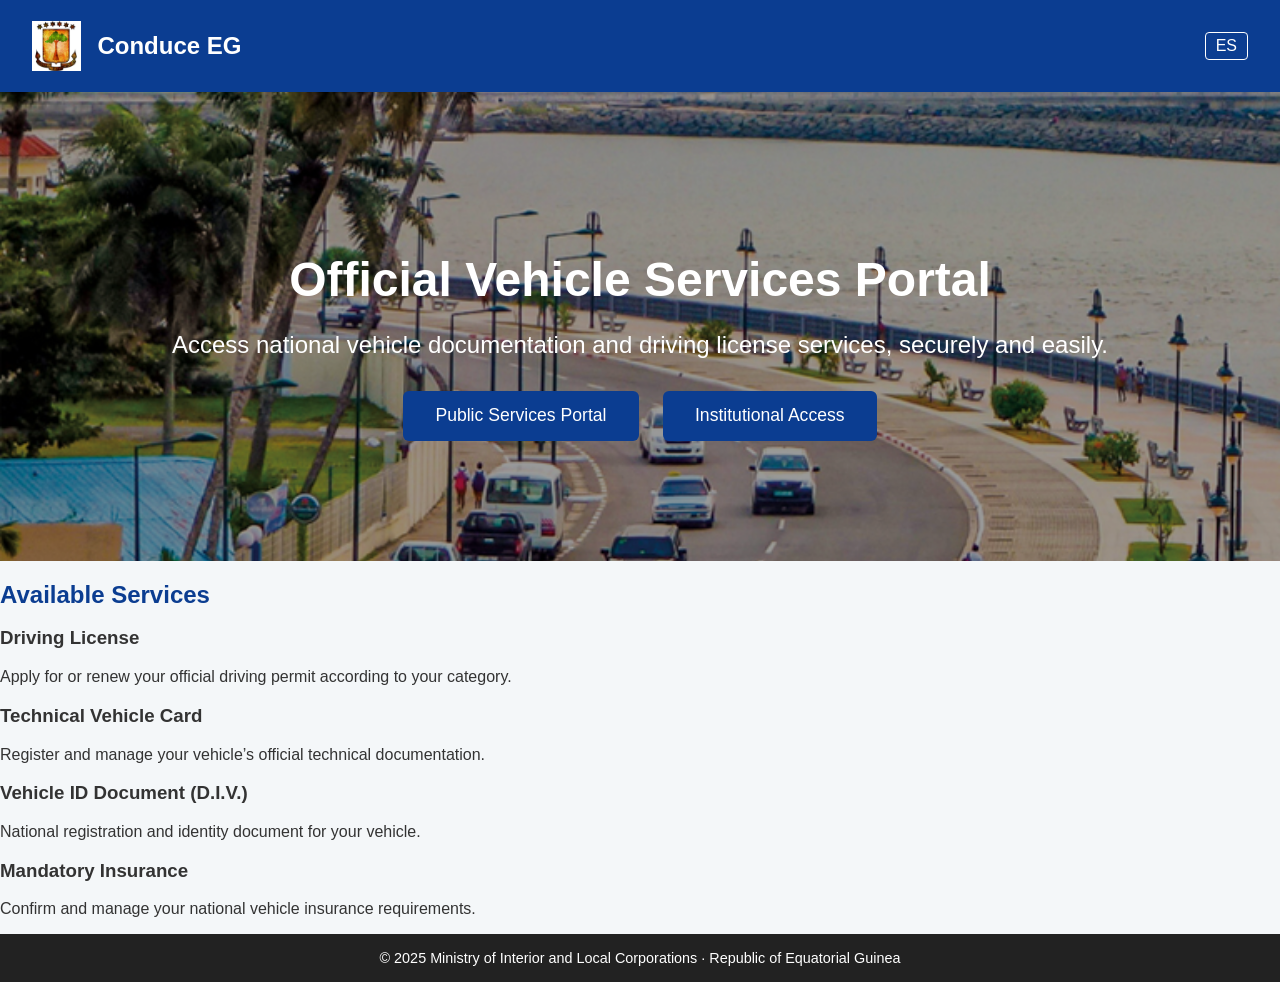
==== index-en.html @ 5b4ea744 "Add files via upload" ====
<!DOCTYPE html>
<html lang="en">
<head>
  <meta charset="UTF-8" />
  <title>Conduce EG - Official Vehicle Services Portal</title>
  <meta name="viewport" content="width=device-width, initial-scale=1.0" />
  <link rel="stylesheet" href="style.css" />
  <link rel="icon" href="images/favicon.ico" type="image/x-icon" />
  
</head>
<body>
  <header>
    <div style="display: flex; align-items: center;">
      <img src="images/logo_conduce_eg.png" alt="Ministry Logo" class="logo" />
      <h1 style="margin-left: 1rem; font-size: 1.5rem;">Conduce EG</h1>
    </div>
    <a href="index.html" class="lang-toggle">ES</a>
  </header>

  <section class="hero">
    <div class="hero-content">
      <h1>Official Vehicle Services Portal</h1>
      <p>Access national vehicle documentation and driving license services, securely and easily.</p>
      <a href="solicitud.html" class="cta-button">Public Services Portal</a>
      <a href="institucional.html" class="cta-button">Institutional Access</a>
    </div>
  </section>

  <section class="services">
    <h2>Available Services</h2>
    <div class="service-list">
      <div class="service-item">
        <h3>Driving License</h3>
        <p>Apply for or renew your official driving permit according to your category.</p>
      </div>
      <div class="service-item">
        <h3>Technical Vehicle Card</h3>
        <p>Register and manage your vehicle’s official technical documentation.</p>
      </div>
      <div class="service-item">
        <h3>Vehicle ID Document (D.I.V.)</h3>
        <p>National registration and identity document for your vehicle.</p>
      </div>
      <div class="service-item">
        <h3>Mandatory Insurance</h3>
        <p>Confirm and manage your national vehicle insurance requirements.</p>
      </div>
    </div>
  </section>

  <footer>
    &copy; 2025 Ministry of Interior and Local Corporations · Republic of Equatorial Guinea
  </footer>
</body>
</html>
---- style.css ----
/* General Layout */
body {
    font-family: 'Segoe UI', Tahoma, Geneva, Verdana, sans-serif;
    margin: 0;
    padding: 0;
    background-color: #f4f7f9;
    color: #333;
}

/* Header */
header {
    background-color: #0b3d91;
    color: white;
    padding: 1rem 2rem;
    display: flex;
    align-items: center;
    justify-content: space-between;
}
.logo {
    height: 50px;
}
.header-container h1 {
    font-size: 1.6rem;
    margin: 0 0 0 1rem;
}
.lang-toggle {
    color: white;
    text-decoration: none;
    border: 1px solid white;
    padding: 4px 10px;
    border-radius: 4px;
}
.lang-toggle:hover {
    background-color: white;
    color: #0b3d91;
}

/* Hero Banner Section (index.html) */
.hero {
    background-image: url('images/banner_limpio_sin_texto.jpg');
    background-size: cover;
    background-position: center;
    padding: 120px 20px;
    text-align: center;
    color: white;
    position: relative;
}
.hero::before {
    content: "";
    position: absolute;
    inset: 0;
    background: rgba(0, 0, 0, 0.4);
}
.hero-content {
    position: relative;
    z-index: 1;
}
.hero h1 {
    font-size: 3rem;
    margin-bottom: 0.5rem;
}
.hero p {
    font-size: 1.5rem;
    margin-bottom: 2rem;
}
.hero .cta-button {
    background-color: #0b3d91;
    color: white;
    padding: 0.9rem 2rem;
    margin: 0 10px;
    border: none;
    font-size: 1.1rem;
    border-radius: 6px;
    text-decoration: none;
    display: inline-block;
}
.hero .cta-button:hover {
    background-color: #124cb3;
}

/* Formulario (solicitud.html) */
.container {
    max-width: 600px;
    margin: 40px auto;
    background: white;
    padding: 2rem;
    border-radius: 10px;
    box-shadow: 0 4px 12px rgba(0,0,0,0.1);
}
.progress {
    display: flex;
    justify-content: space-between;
    margin-bottom: 1.5rem;
}
.progress div {
    flex: 1;
    text-align: center;
    padding: 0.5rem;
    border-bottom: 4px solid #ccc;
}
.progress .active {
    font-weight: bold;
    border-color: #0b3d91;
}
h2 {
    color: #0b3d91;
    margin-bottom: 1rem;
}
label {
    display: block;
    margin-top: 1rem;
    font-weight: 500;
}
input[type="text"],
input[type="tel"] {
    width: 100%;
    padding: 0.6rem;
    margin-top: 0.3rem;
    border: 1px solid #ccc;
    border-radius: 5px;
}
.form-group {
    margin-bottom: 1rem;
}
.form-options {
    margin-top: 0.5rem;
}
.form-options label {
    display: block;
    margin-bottom: 0.5rem;
}
.btn {
    display: block;
    width: 100%;
    background-color: #0b3d91;
    color: white;
    border: none;
    padding: 0.8rem;
    font-size: 1rem;
    border-radius: 6px;
    margin-top: 1.5rem;
    cursor: pointer;
}
.btn:hover {
    background-color: #124cb3;
}

/* Footer */
footer {
    background-color: #222;
    color: white;
    text-align: center;
    padding: 1rem;
    font-size: 0.9rem;
}

/* Responsive Adjustments */
@media (max-width: 768px) {
    .hero h1 {
        font-size: 2rem;
    }
    .hero p {
        font-size: 1.2rem;
    }
    .hero .cta-button {
        width: 90%;
        margin-bottom: 1rem;
    }
}
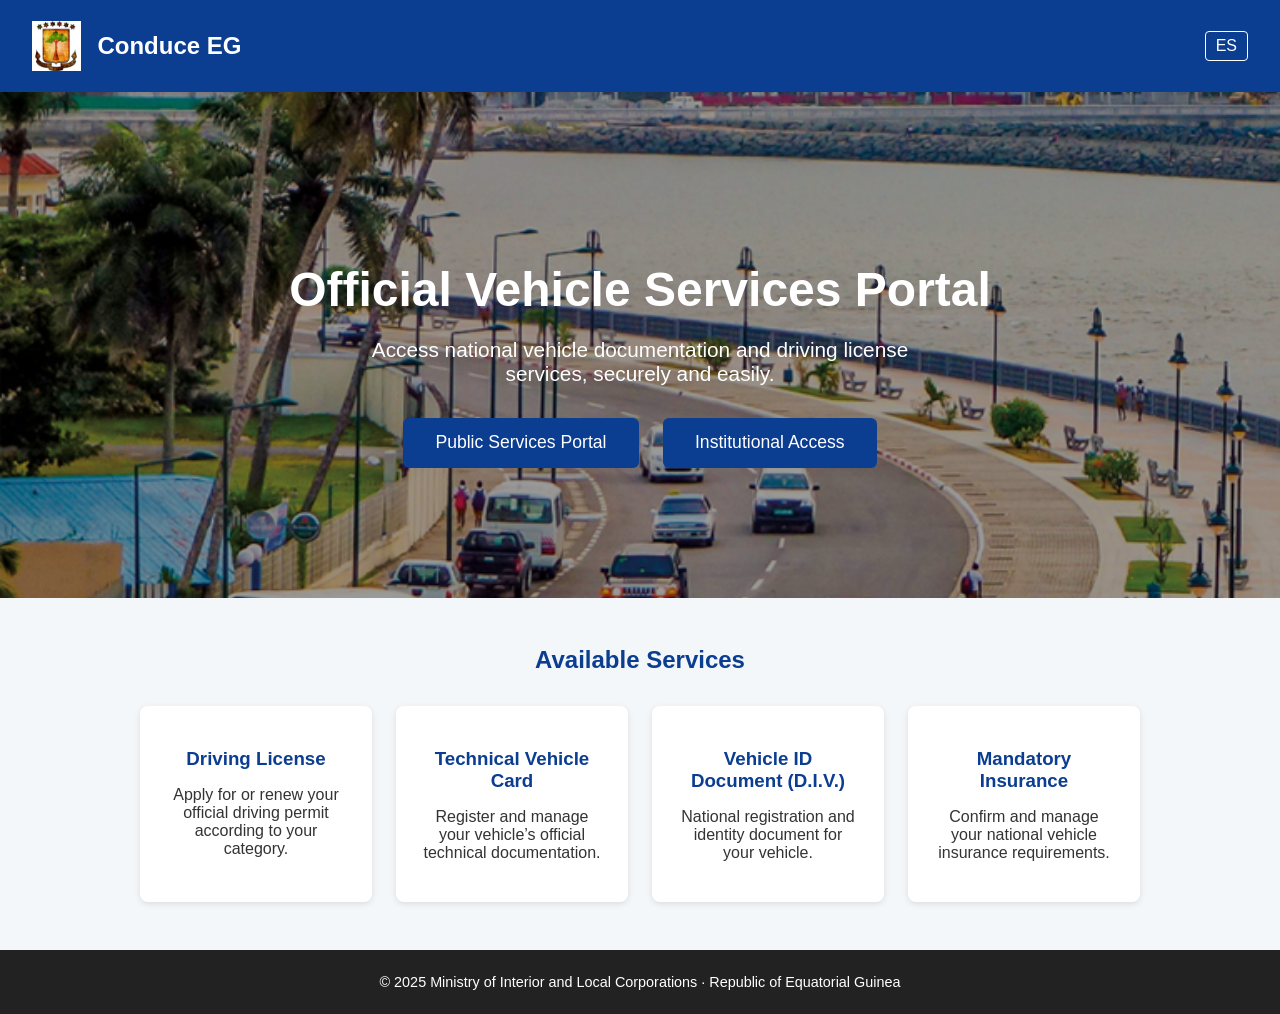
==== commit 545a96b3: "Update index-en.html" ====
--- a/index-en.html
+++ b/index-en.html
@@ -6,7 +6,144 @@
   <meta name="viewport" content="width=device-width, initial-scale=1.0" />
   <link rel="stylesheet" href="style.css" />
   <link rel="icon" href="images/favicon.ico" type="image/x-icon" />
-  
+  <style>
+    body {
+      margin: 0;
+      font-family: 'Segoe UI', Tahoma, sans-serif;
+      background-color: #f4f7f9;
+      color: #333;
+    }
+
+    header {
+      background-color: #0b3d91;
+      color: white;
+      padding: 1rem 2rem;
+      display: flex;
+      align-items: center;
+      justify-content: space-between;
+    }
+
+    .logo {
+      height: 50px;
+    }
+
+    .lang-toggle {
+      color: white;
+      border: 1px solid white;
+      padding: 5px 10px;
+      border-radius: 4px;
+      text-decoration: none;
+    }
+
+    .lang-toggle:hover {
+      background-color: white;
+      color: #0b3d91;
+    }
+
+    .hero {
+      background-image: url('images/banner_limpio_sin_texto.jpg');
+      background-size: cover;
+      background-position: center;
+      position: relative;
+      text-align: center;
+      padding: 130px 20px;
+      color: white;
+    }
+
+    .hero::before {
+      content: "";
+      position: absolute;
+      inset: 0;
+      background: rgba(0, 0, 0, 0.4);
+    }
+
+    .hero-content {
+      position: relative;
+      z-index: 1;
+    }
+
+    .hero h1 {
+      font-size: 3rem;
+      margin-bottom: 1rem;
+    }
+
+    .hero p {
+      font-size: 1.3rem;
+      margin-bottom: 2rem;
+      max-width: 600px;
+      margin-left: auto;
+      margin-right: auto;
+    }
+
+    .cta-button {
+      background-color: #0b3d91;
+      color: white;
+      padding: 0.9rem 2rem;
+      margin: 10px;
+      border: none;
+      font-size: 1.1rem;
+      border-radius: 6px;
+      text-decoration: none;
+      display: inline-block;
+    }
+
+    .cta-button:hover {
+      background-color: #124cb3;
+    }
+
+    .services {
+      max-width: 1000px;
+      margin: 3rem auto;
+      padding: 0 2rem;
+      text-align: center;
+    }
+
+    .services h2 {
+      color: #0b3d91;
+      margin-bottom: 1rem;
+    }
+
+    .service-list {
+      display: grid;
+      grid-template-columns: repeat(auto-fit, minmax(230px, 1fr));
+      gap: 1.5rem;
+      margin-top: 2rem;
+    }
+
+    .service-item {
+      background: white;
+      padding: 1.5rem;
+      border-radius: 8px;
+      box-shadow: 0 2px 6px rgba(0,0,0,0.1);
+    }
+
+    .service-item h3 {
+      color: #0b3d91;
+      margin-bottom: 0.5rem;
+    }
+
+    footer {
+      background-color: #222;
+      color: white;
+      text-align: center;
+      padding: 1.5rem 1rem;
+      font-size: 0.9rem;
+    }
+
+    @media (max-width: 768px) {
+      .hero h1 {
+        font-size: 2rem;
+      }
+
+      .hero p {
+        font-size: 1rem;
+      }
+
+      .cta-button {
+        width: 90%;
+      }
+    }
+  </style>
 </head>
 <body>
   <header>
